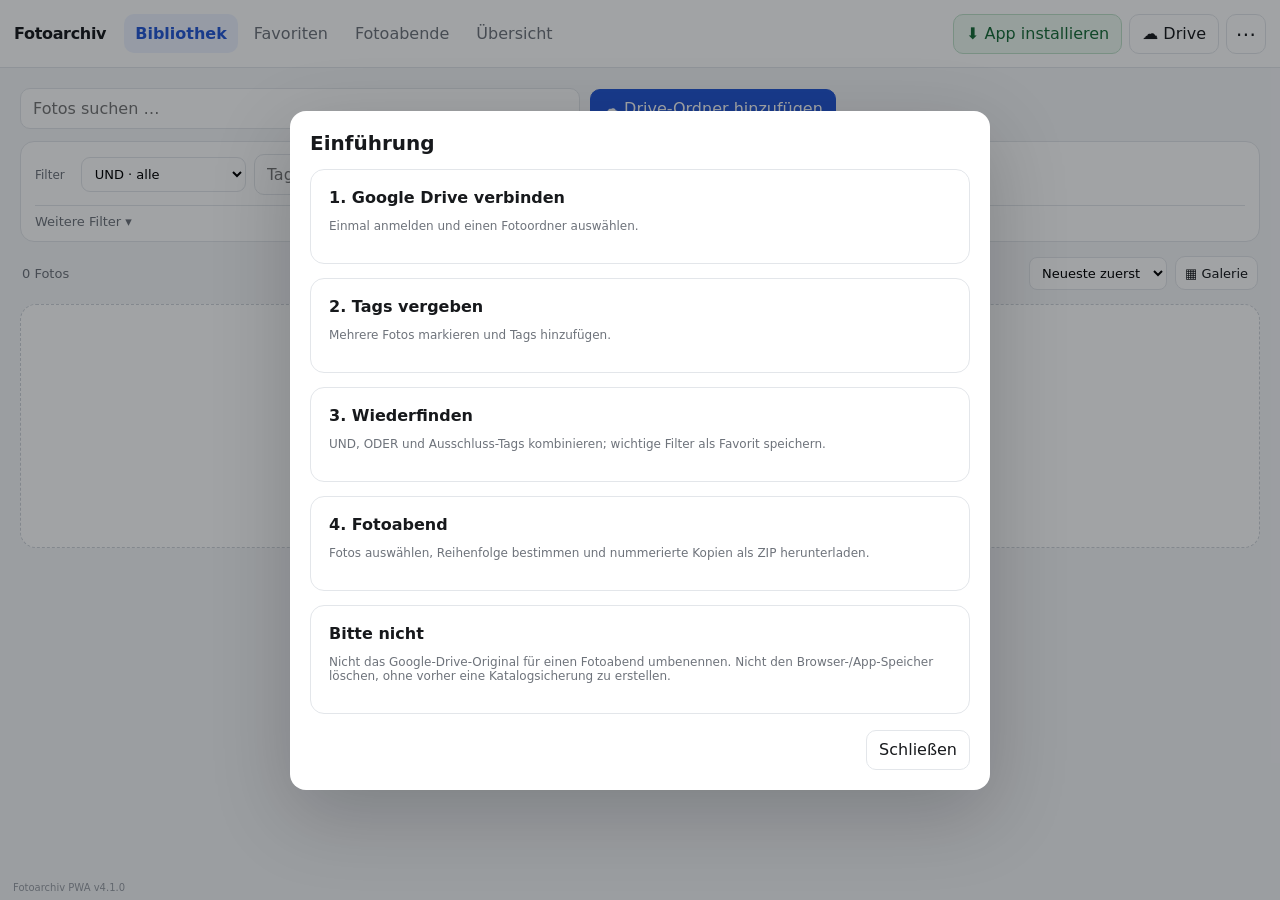
==== index.html @ 209bca55 "Add files via upload" ====
<!doctype html>
<html lang="de">
<head>
  <meta charset="utf-8">
  <meta http-equiv="Content-Security-Policy" content="default-src 'self'; script-src 'self'; style-src 'self' 'unsafe-inline'; img-src 'self' blob: data: https://*.googleusercontent.com https://lh3.googleusercontent.com; connect-src 'self' https://www.googleapis.com https://*.googleusercontent.com https://lh3.googleusercontent.com https://*.workers.dev; object-src 'none'; base-uri 'self'; form-action 'self'; frame-ancestors 'none'; upgrade-insecure-requests">
  <meta name="viewport" content="width=device-width,initial-scale=1,viewport-fit=cover">
  <meta name="theme-color" content="#2457d6">
  <meta name="description" content="Fotoarchiv – Fotos in Google Drive mit Tags ordnen, filtern und für Fotoabende zusammenstellen.">
  <link rel="manifest" href="manifest.webmanifest">
  <link rel="icon" href="icons/icon-192.png">
  <link rel="apple-touch-icon" href="icons/icon-192.png">
  <link rel="stylesheet" href="styles.css">
  <title>Fotoarchiv PWA 4.1.0</title>
</head>
<body>
<div class="app">
  <header>
    <div class="brand">Fotoarchiv</div>
    <nav>
      <button data-view="library" class="active">Bibliothek</button>
      <button data-view="favorites">Favoriten</button>
      <button data-view="projects">Fotoabende</button>
      <button data-view="dashboard">Übersicht</button>
    </nav>
    <div class="head-actions">
      <button class="btn install" id="installBtn" hidden>⬇ App installieren</button>
      <button class="btn" id="driveBtn">☁ Drive</button>
      <button class="btn icon" id="moreBtn" aria-label="Weitere Optionen">⋯</button>
    </div>
  </header>
  <div class="progressline" id="progress"><div></div></div>
  <main>
    <div class="notice" id="httpsNotice" hidden>Für Installation und Google-Anmeldung muss das Fotoarchiv über HTTPS geöffnet werden.</div>

    <section class="view active" id="view-library">
      <div class="toolbar">
        <div class="search"><input id="searchInput" placeholder="Fotos suchen …" autocomplete="off"></div>
        <button class="btn primary" id="addDriveFolderBtn">☁ Drive-Ordner hinzufügen</button>
      </div>
      <div class="quickbar" id="quickbar"></div>
      <div class="filterbar">
        <div class="filterrow">
          <span class="label">Filter</span>
          <div id="activeTagChips"></div>
          <select class="filter-mode-select" id="tagModeSelect" title="Verknüpfung positiver Tags">
            <option value="and">UND · alle</option>
            <option value="or">ODER · einer reicht</option>
          </select>
          <input class="tag-input" id="filterTagInput" list="tagSuggestions" placeholder="Tag einschließen …">
          <input class="tag-input" id="excludeTagInput" list="tagSuggestions" placeholder="Tag ausschließen …">
          <button class="btn small" id="saveFilterBtn">☆ Speichern</button>
        </div>
        <details class="advanced">
          <summary>Weitere Filter ▾</summary>
          <div class="advanced-grid">
            <label><span class="mini-label">Von Jahr</span><input class="field" id="yearFrom" inputmode="numeric"></label>
            <label><span class="mini-label">Bis Jahr</span><input class="field" id="yearTo" inputmode="numeric"></label>
            <label><span class="mini-label">Tags</span><select class="field" id="tagState"><option value="all">Alle Fotos</option><option value="untagged">Nur ohne Tags</option><option value="tagged">Nur mit Tags</option></select></label>
            <label><span class="mini-label">Fotoabend</span><select class="field" id="projectFilter"><option value="">Alle Fotos</option></select></label>
            <div><span class="mini-label">Schnellfilter</span><button class="btn small" id="manageQuickFilters">Verwalten</button></div>
          </div>
        </details>
      </div>
      <div class="subbar"><span id="resultCount">0 Fotos</span><span class="spacer"></span><select id="sortSelect"><option value="dateDesc">Neueste zuerst</option><option value="dateAsc">Älteste zuerst</option><option value="nameAsc">Dateiname A–Z</option><option value="nameDesc">Dateiname Z–A</option><option value="tagsDesc">Meiste Tags</option></select><button class="btn small" id="viewToggle">▦ Galerie</button></div>
      <div id="libraryContent"></div>
    </section>

    <section class="view" id="view-favorites"><div class="page-title"><div><h1>Favoriten</h1><p>Gespeicherte Filter aktualisieren sich automatisch.</p></div></div><div id="favoritesContent"></div></section>
    <section class="view" id="view-projects"><div id="projectsContent"></div></section>
    <section class="view" id="view-dashboard"><div class="page-title"><div><h1>Übersicht</h1><p>Ein kompakter Blick auf die Fotosammlung.</p></div></div><div id="dashboardContent"></div></section>
  </main>
</div>

<datalist id="tagSuggestions"></datalist>
<div class="selection" id="selectionBar">
  <span class="count" id="selectionCount">0 ausgewählt</span>
  <input id="bulkTagInput" list="tagSuggestions" placeholder="Tag hinzufügen …">
  <button id="bulkTagAdd">Tag hinzufügen</button>
  <button id="bulkTagRemove">Tag entfernen</button>
  <button class="primary" id="createProjectBtn">Fotoabend</button>
  <button id="clearSelection">×</button>
</div>
<div class="modal-back" id="modalBack"><div class="modal" id="modal"></div></div>
<div class="toast" id="toast"></div>
<div class="version-footer">Fotoarchiv PWA v4.1.0</div>
<input type="file" id="restoreInput" accept="application/json,.json" hidden>
<script src="config.js"></script>
<script src="app.js"></script>
</body>
</html>
---- styles.css ----
:root{--bg:#f6f7f9;--panel:#fff;--text:#17191c;--muted:#6e737b;--line:#e3e6ea;--accent:#2457d6;--soft:#edf3ff;--danger:#b42318;--shadow:0 8px 28px rgba(20,25,35,.08);--radius:14px}
*{box-sizing:border-box}html{background:var(--bg)}body{margin:0;font-family:Inter,ui-sans-serif,system-ui,-apple-system,"Segoe UI",Roboto,Arial,sans-serif;background:var(--bg);color:var(--text);min-height:100vh;-webkit-tap-highlight-color:transparent}button,input,select{font:inherit}button{cursor:pointer}.app{min-height:100vh}
header{height:68px;background:rgba(255,255,255,.96);border-bottom:1px solid var(--line);display:flex;align-items:center;gap:18px;padding:0 max(14px,env(safe-area-inset-left));position:sticky;top:0;z-index:30;backdrop-filter:blur(10px)}.brand{font-weight:800;letter-spacing:-.02em;white-space:nowrap}nav{display:flex;gap:5px;flex:1;overflow-x:auto}nav button{border:0;background:transparent;padding:10px 11px;border-radius:10px;color:var(--muted);white-space:nowrap}nav button.active{background:var(--soft);color:var(--accent);font-weight:700}.head-actions{display:flex;gap:7px;align-items:center;white-space:nowrap}
.btn{border:1px solid var(--line);background:#fff;color:var(--text);padding:9px 12px;border-radius:10px;display:inline-flex;align-items:center;justify-content:center;gap:7px;min-height:40px}.btn:hover{background:#f8f9fb}.btn.primary{background:var(--accent);border-color:var(--accent);color:#fff}.btn.danger{color:var(--danger)}.btn.small{min-height:34px;padding:6px 9px;font-size:13px}.btn.icon{width:40px;padding:0;font-size:20px}.btn.install{background:#eef8f1;border-color:#bfe0c9;color:#176b37}
main{max-width:1500px;margin:0 auto;padding:20px}.view{display:none}.view.active{display:block}.notice{background:#fff4e5;border:1px solid #efd49d;border-radius:12px;padding:12px 14px;margin-bottom:14px;color:#6b4a0c}.toolbar{display:flex;gap:10px;align-items:center;flex-wrap:wrap;margin-bottom:12px}.search{min-width:240px;flex:1;max-width:560px}.search input,.field,.tag-input{width:100%;border:1px solid var(--line);background:#fff;padding:10px 12px;border-radius:10px;outline:none}.tag-input{width:auto;min-width:155px}.filterbar{background:#fff;border:1px solid var(--line);border-radius:var(--radius);padding:12px 14px;margin-bottom:14px}.filterrow{display:flex;gap:8px;align-items:center;flex-wrap:wrap}.filterrow .label,.mini-label{font-size:12px;color:var(--muted)}.chip{display:inline-flex;align-items:center;gap:5px;border-radius:999px;padding:6px 9px;background:#f0f2f5;font-size:13px;margin:2px}.chip.active{background:var(--soft);color:var(--accent)}.chip.exclude{background:#fff0ee;color:#a63a31}.chip button{border:0;background:transparent;color:inherit;padding:0}.filter-mode-select{border:1px solid var(--line);background:#fff;border-radius:9px;padding:8px 9px;font-size:13px}.quickbar{display:none;align-items:center;gap:7px;flex-wrap:wrap;margin:0 0 10px;padding:0 2px}.quickbar.show{display:flex}.quick-btn{border:1px solid var(--line);background:#fff;border-radius:999px;padding:8px 11px}.quick-label{font-size:12px;color:var(--muted)}details.advanced{margin-top:10px;border-top:1px solid var(--line);padding-top:8px}details.advanced summary{list-style:none;cursor:pointer;color:var(--muted);font-size:13px;width:max-content}.advanced-grid{display:grid;grid-template-columns:repeat(5,minmax(140px,1fr));gap:10px;margin-top:12px}.mini-label{display:block;margin-bottom:5px}
.subbar{display:flex;align-items:center;gap:8px;margin:8px 2px 14px;color:var(--muted);font-size:13px}.spacer{flex:1}.subbar select{border:1px solid var(--line);background:#fff;border-radius:8px;padding:7px 8px}.gallery{display:grid;grid-template-columns:repeat(auto-fill,minmax(170px,1fr));gap:12px}.photo-card{background:#fff;border:1px solid var(--line);border-radius:12px;overflow:hidden;position:relative;min-width:0}.photo-card.selected{outline:3px solid var(--accent);outline-offset:1px}.thumb{aspect-ratio:4/3;background:#eceff3;display:flex;align-items:center;justify-content:center;overflow:hidden;position:relative}.thumb img{width:100%;height:100%;object-fit:cover;display:block}.fallback{font-size:30px;color:#9aa1aa}.check{position:absolute;left:9px;top:9px;width:28px;height:28px;border-radius:8px;border:1px solid rgba(0,0,0,.18);background:rgba(255,255,255,.94);display:flex;align-items:center;justify-content:center;z-index:2}.photo-card.selected .check{background:var(--accent);color:#fff;border-color:var(--accent)}.card-body{padding:10px}.filename{font-size:13px;font-weight:700;white-space:nowrap;overflow:hidden;text-overflow:ellipsis}.meta{font-size:12px;color:var(--muted);margin-top:3px}.tags{display:flex;gap:4px;flex-wrap:wrap;margin-top:8px;min-height:22px}.tag-mini{font-size:11px;background:#f1f3f5;padding:3px 6px;border-radius:999px}.tag-more{font-size:11px;color:var(--muted);padding:3px 2px}.gallery.list{display:flex;flex-direction:column;gap:6px}.gallery.list .photo-card{display:grid;grid-template-columns:100px 1fr}.gallery.list .thumb{height:76px}.gallery.list .card-body{display:grid;grid-template-columns:1.4fr 1fr;align-items:center;gap:14px}.gallery.list .tags{margin-top:0}
.empty{background:#fff;border:1px dashed #cfd4da;border-radius:16px;padding:52px 24px;text-align:center;color:var(--muted)}.empty h2{color:var(--text);font-size:20px;margin:0 0 8px}.empty p{max-width:650px;margin:0 auto 18px;line-height:1.5}.selection{position:fixed;left:50%;bottom:max(18px,env(safe-area-inset-bottom));transform:translateX(-50%);z-index:50;background:#17191c;color:#fff;border-radius:14px;box-shadow:var(--shadow);padding:10px 12px;display:none;align-items:center;gap:9px;min-width:min(760px,calc(100vw - 24px))}.selection.show{display:flex}.selection input{flex:1;min-width:120px;border:0;border-radius:8px;padding:10px}.selection button{border:1px solid #3c4148;background:#2a2e33;color:#fff;border-radius:8px;padding:9px 10px}.selection button.primary{background:#fff;color:#17191c;border-color:#fff}
.page-title{display:flex;align-items:flex-end;gap:12px;margin-bottom:18px}.page-title h1{font-size:26px;margin:0}.page-title p{margin:0 0 2px;color:var(--muted);font-size:13px}.metric-grid{display:grid;grid-template-columns:repeat(4,1fr);gap:12px;margin-bottom:18px}.metric,.panel,.simple-card{background:#fff;border:1px solid var(--line);border-radius:14px;padding:18px}.metric .value{font-size:30px;font-weight:800}.metric .name{color:var(--muted);font-size:13px}.panel{margin-bottom:14px}.panel h2{font-size:16px;margin:0 0 14px}.tag-stat{display:grid;grid-template-columns:minmax(130px,1fr) 3fr 90px;gap:12px;align-items:center;padding:7px 0}.bar{height:8px;background:#edf0f3;border-radius:999px;overflow:hidden}.bar>div{height:100%;background:var(--accent);border-radius:999px}.number{text-align:right;color:var(--muted);font-size:13px}.cards{display:grid;grid-template-columns:repeat(auto-fill,minmax(260px,1fr));gap:12px}.simple-card h3{margin:0 0 6px;font-size:15px}.simple-card p{margin:0;color:var(--muted);font-size:13px}.actions{display:flex;gap:7px;margin-top:14px;flex-wrap:wrap}.project-head{display:flex;gap:10px;align-items:center;flex-wrap:wrap;margin-bottom:14px}.filmstrip{display:grid;grid-template-columns:repeat(auto-fill,minmax(160px,1fr));gap:10px}.film-item{background:#fff;border:1px solid var(--line);border-radius:11px;overflow:hidden;position:relative}.film-item .order{position:absolute;left:7px;top:7px;background:rgba(20,20,20,.78);color:#fff;padding:4px 7px;border-radius:7px;font-size:12px;font-weight:700;z-index:2}.film-item .name{padding:8px;font-size:11px;white-space:nowrap;overflow:hidden;text-overflow:ellipsis}.film-actions{display:flex;gap:4px;padding:0 7px 8px}.film-actions button{flex:1;border:1px solid var(--line);background:#fff;border-radius:7px;padding:6px}.modal-back{position:fixed;inset:0;background:rgba(10,15,20,.38);display:none;align-items:center;justify-content:center;z-index:80;padding:16px}.modal-back.show{display:flex}.modal{background:#fff;width:min(700px,100%);max-height:88vh;overflow:auto;border-radius:16px;box-shadow:0 24px 80px rgba(0,0,0,.2);padding:20px}.modal h2{margin:0 0 14px;font-size:20px}.modal-footer{display:flex;justify-content:flex-end;gap:8px;flex-wrap:wrap;margin-top:16px}.library-row{display:grid;grid-template-columns:1fr auto;gap:12px;padding:12px 0;border-bottom:1px solid var(--line)}.library-row:last-child{border-bottom:0}.library-row .name{font-weight:700}.smalltxt,.muted{font-size:12px;color:var(--muted)}.row-actions{display:flex;gap:6px;align-items:center;flex-wrap:wrap}.toast{position:fixed;right:20px;bottom:20px;z-index:100;background:#17191c;color:#fff;padding:11px 14px;border-radius:10px;box-shadow:var(--shadow);font-size:13px;display:none;max-width:420px}.toast.show{display:block}.progressline{position:fixed;left:0;right:0;top:68px;height:3px;z-index:60;display:none;background:#e8ebf0}.progressline.show{display:block}.progressline>div{height:100%;background:var(--accent);width:20%;animation:progress 1.1s ease-in-out infinite alternate}@keyframes progress{from{transform:translateX(0)}to{transform:translateX(400%)}}.version-footer{position:fixed;left:8px;bottom:5px;z-index:25;font-size:10px;color:#989da5;background:rgba(246,247,249,.88);padding:2px 5px;border-radius:5px;pointer-events:none}
@media(max-width:900px){header{gap:8px;height:auto;min-height:64px;padding-top:6px;padding-bottom:6px;flex-wrap:wrap}.brand{display:none}nav{order:2;width:100%;flex-basis:100%;justify-content:space-between}nav button{font-size:12px;padding:8px 6px}.head-actions{margin-left:auto}.install{font-size:12px}main{padding:12px}.advanced-grid{grid-template-columns:1fr 1fr}.metric-grid{grid-template-columns:1fr 1fr}.gallery{grid-template-columns:repeat(auto-fill,minmax(145px,1fr))}.selection{flex-wrap:wrap}.selection input{order:3;flex-basis:100%}.toolbar .btn{flex:0 0 auto}.tag-input{min-width:135px;flex:1}.filter-mode-select{max-width:150px}.project-head .spacer{display:none}.project-head>div{flex:1}.filmstrip{grid-template-columns:repeat(auto-fill,minmax(145px,1fr))}}
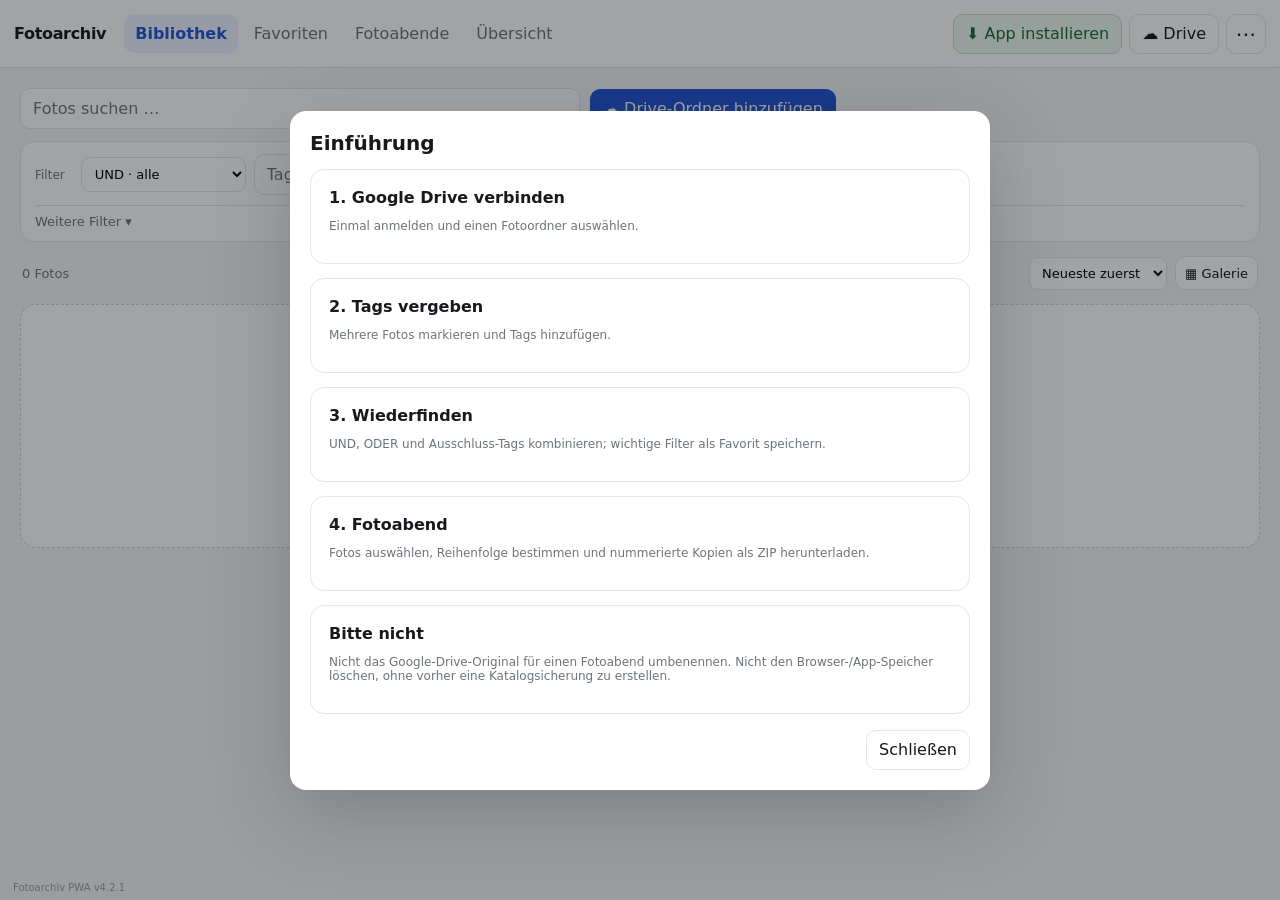
==== commit 61a00a0f: "Add files via upload" ====
--- a/index.html
+++ b/index.html
@@ -2,7 +2,7 @@
 <html lang="de">
 <head>
   <meta charset="utf-8">
-  <meta http-equiv="Content-Security-Policy" content="default-src 'self'; script-src 'self'; style-src 'self' 'unsafe-inline'; img-src 'self' blob: data: https://*.googleusercontent.com https://lh3.googleusercontent.com; connect-src 'self' https://www.googleapis.com https://*.googleusercontent.com https://lh3.googleusercontent.com https://*.workers.dev; object-src 'none'; base-uri 'self'; form-action 'self'; frame-ancestors 'none'; upgrade-insecure-requests">
+  <meta http-equiv="Content-Security-Policy" content="default-src 'self'; script-src 'self' https://accounts.google.com; style-src 'self' 'unsafe-inline'; img-src 'self' blob: data: https://*.googleusercontent.com https://lh3.googleusercontent.com; connect-src 'self' https://accounts.google.com https://www.googleapis.com https://*.googleusercontent.com https://lh3.googleusercontent.com; frame-src https://accounts.google.com https://*.google.com; object-src 'none'; base-uri 'self'; form-action 'self'; frame-ancestors 'none'; upgrade-insecure-requests">
   <meta name="viewport" content="width=device-width,initial-scale=1,viewport-fit=cover">
   <meta name="theme-color" content="#2457d6">
   <meta name="description" content="Fotoarchiv – Fotos in Google Drive mit Tags ordnen, filtern und für Fotoabende zusammenstellen.">
@@ -10,7 +10,7 @@
   <link rel="icon" href="icons/icon-192.png">
   <link rel="apple-touch-icon" href="icons/icon-192.png">
   <link rel="stylesheet" href="styles.css">
-  <title>Fotoarchiv PWA 4.1.0</title>
+  <title>Fotoarchiv PWA 4.2.1</title>
 </head>
 <body>
 <div class="app">
@@ -23,7 +23,7 @@
       <button data-view="dashboard">Übersicht</button>
     </nav>
     <div class="head-actions">
-      <button class="btn install" id="installBtn" hidden>⬇ App installieren</button>
+      <button class="btn install" id="installBtn">⬇ App installieren</button>
       <button class="btn" id="driveBtn">☁ Drive</button>
       <button class="btn icon" id="moreBtn" aria-label="Weitere Optionen">⋯</button>
     </div>
@@ -82,8 +82,9 @@
 </div>
 <div class="modal-back" id="modalBack"><div class="modal" id="modal"></div></div>
 <div class="toast" id="toast"></div>
-<div class="version-footer">Fotoarchiv PWA v4.1.0</div>
+<div class="version-footer">Fotoarchiv PWA v4.2.1</div>
 <input type="file" id="restoreInput" accept="application/json,.json" hidden>
+<script src="https://accounts.google.com/gsi/client" async defer></script>
 <script src="config.js"></script>
 <script src="app.js"></script>
 </body>
--- a/styles.css
+++ b/styles.css
@@ -1,3 +1,4 @@
+[hidden]{display:none!important}
 :root{--bg:#f6f7f9;--panel:#fff;--text:#17191c;--muted:#6e737b;--line:#e3e6ea;--accent:#2457d6;--soft:#edf3ff;--danger:#b42318;--shadow:0 8px 28px rgba(20,25,35,.08);--radius:14px}
 *{box-sizing:border-box}html{background:var(--bg)}body{margin:0;font-family:Inter,ui-sans-serif,system-ui,-apple-system,"Segoe UI",Roboto,Arial,sans-serif;background:var(--bg);color:var(--text);min-height:100vh;-webkit-tap-highlight-color:transparent}button,input,select{font:inherit}button{cursor:pointer}.app{min-height:100vh}
 header{height:68px;background:rgba(255,255,255,.96);border-bottom:1px solid var(--line);display:flex;align-items:center;gap:18px;padding:0 max(14px,env(safe-area-inset-left));position:sticky;top:0;z-index:30;backdrop-filter:blur(10px)}.brand{font-weight:800;letter-spacing:-.02em;white-space:nowrap}nav{display:flex;gap:5px;flex:1;overflow-x:auto}nav button{border:0;background:transparent;padding:10px 11px;border-radius:10px;color:var(--muted);white-space:nowrap}nav button.active{background:var(--soft);color:var(--accent);font-weight:700}.head-actions{display:flex;gap:7px;align-items:center;white-space:nowrap}
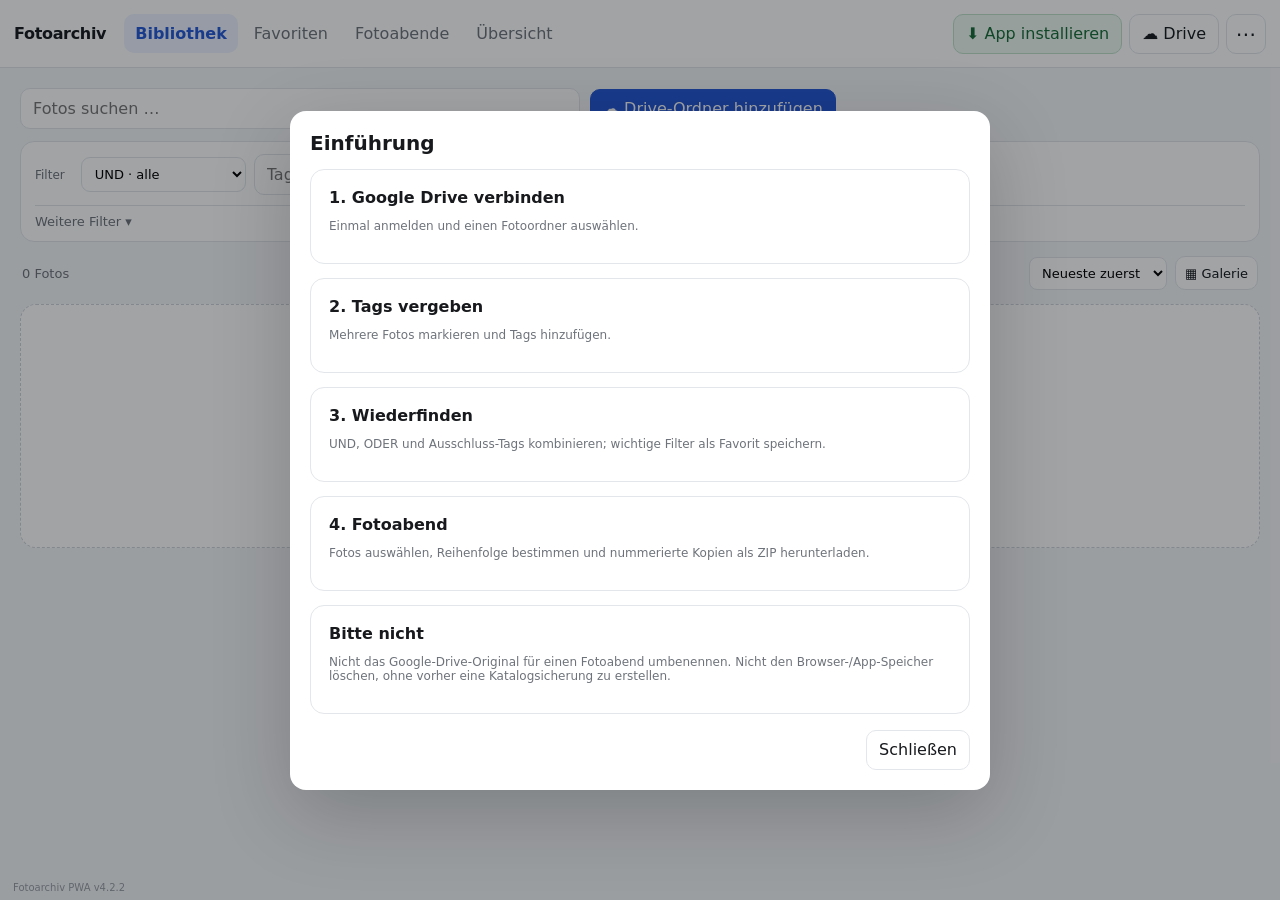
==== commit 5fe00915: "Add files via upload" ====
--- a/index.html
+++ b/index.html
@@ -10,7 +10,7 @@
   <link rel="icon" href="icons/icon-192.png">
   <link rel="apple-touch-icon" href="icons/icon-192.png">
   <link rel="stylesheet" href="styles.css">
-  <title>Fotoarchiv PWA 4.2.1</title>
+  <title>Fotoarchiv PWA 4.2.2</title>
 </head>
 <body>
 <div class="app">
@@ -82,7 +82,7 @@
 </div>
 <div class="modal-back" id="modalBack"><div class="modal" id="modal"></div></div>
 <div class="toast" id="toast"></div>
-<div class="version-footer">Fotoarchiv PWA v4.2.1</div>
+<div class="version-footer">Fotoarchiv PWA v4.2.2</div>
 <input type="file" id="restoreInput" accept="application/json,.json" hidden>
 <script src="https://accounts.google.com/gsi/client" async defer></script>
 <script src="config.js"></script>
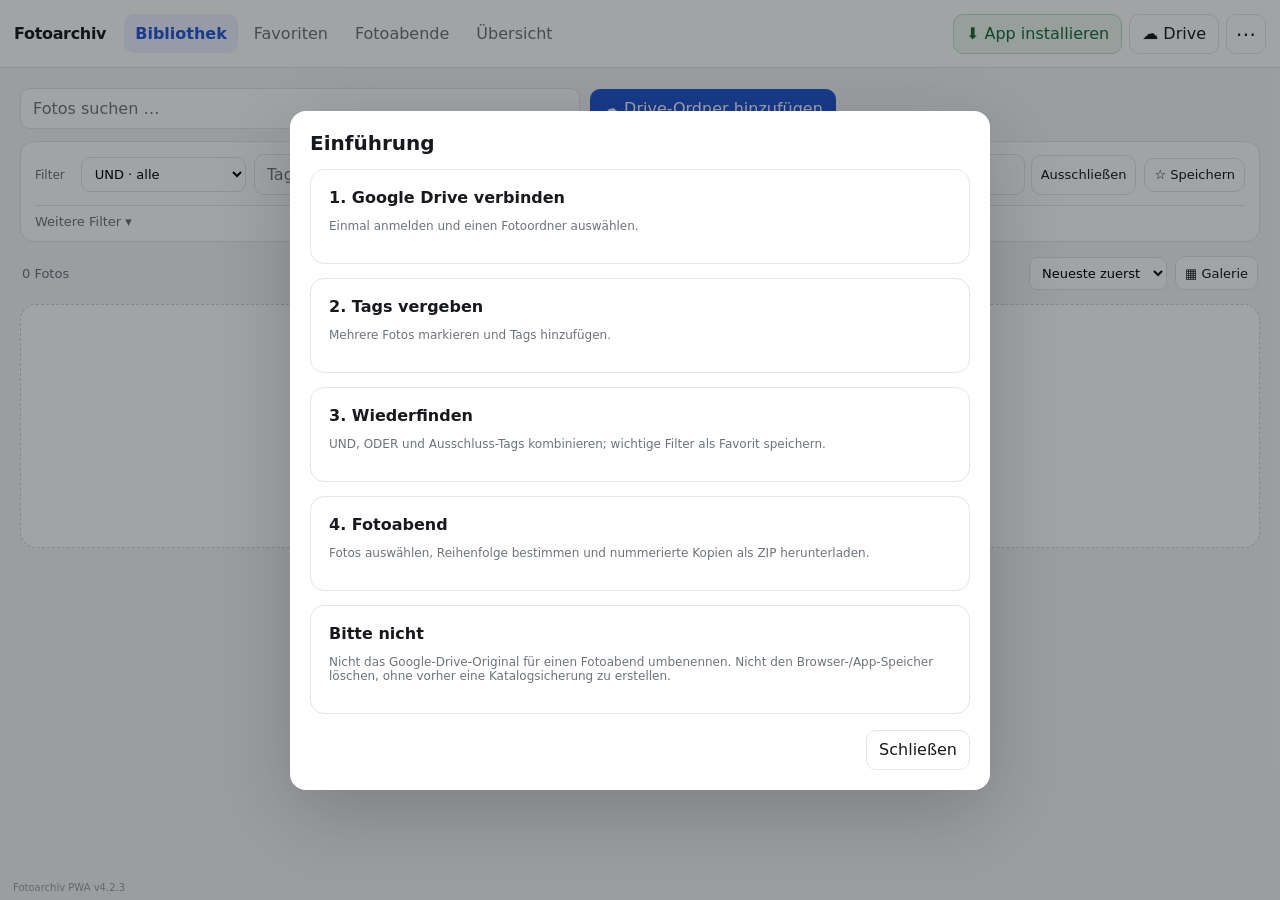
==== commit 60f23ab7: "Add files via upload" ====
--- a/index.html
+++ b/index.html
@@ -10,7 +10,7 @@
   <link rel="icon" href="icons/icon-192.png">
   <link rel="apple-touch-icon" href="icons/icon-192.png">
   <link rel="stylesheet" href="styles.css">
-  <title>Fotoarchiv PWA 4.2.2</title>
+  <title>Fotoarchiv PWA 4.2.3</title>
 </head>
 <body>
 <div class="app">
@@ -46,8 +46,14 @@
             <option value="and">UND · alle</option>
             <option value="or">ODER · einer reicht</option>
           </select>
-          <input class="tag-input" id="filterTagInput" list="tagSuggestions" placeholder="Tag einschließen …">
-          <input class="tag-input" id="excludeTagInput" list="tagSuggestions" placeholder="Tag ausschließen …">
+          <div class="tag-filter-entry">
+            <input class="tag-input" id="filterTagInput" list="tagSuggestions" placeholder="Tag einschließen …" aria-label="Tag einschließen" autocomplete="off" enterkeyhint="done">
+            <button class="btn small" id="filterTagAdd" type="button" aria-label="Eingegebenen Tag einschließen">+ Hinzufügen</button>
+          </div>
+          <div class="tag-filter-entry">
+            <input class="tag-input" id="excludeTagInput" list="tagSuggestions" placeholder="Tag ausschließen …" aria-label="Tag ausschließen" autocomplete="off" enterkeyhint="done">
+            <button class="btn small" id="excludeTagAdd" type="button" aria-label="Eingegebenen Tag ausschließen">Ausschließen</button>
+          </div>
           <button class="btn small" id="saveFilterBtn">☆ Speichern</button>
         </div>
         <details class="advanced">
@@ -82,7 +88,7 @@
 </div>
 <div class="modal-back" id="modalBack"><div class="modal" id="modal"></div></div>
 <div class="toast" id="toast"></div>
-<div class="version-footer">Fotoarchiv PWA v4.2.2</div>
+<div class="version-footer">Fotoarchiv PWA v4.2.3</div>
 <input type="file" id="restoreInput" accept="application/json,.json" hidden>
 <script src="https://accounts.google.com/gsi/client" async defer></script>
 <script src="config.js"></script>
--- a/styles.css
+++ b/styles.css
@@ -8,3 +8,18 @@
 .empty{background:#fff;border:1px dashed #cfd4da;border-radius:16px;padding:52px 24px;text-align:center;color:var(--muted)}.empty h2{color:var(--text);font-size:20px;margin:0 0 8px}.empty p{max-width:650px;margin:0 auto 18px;line-height:1.5}.selection{position:fixed;left:50%;bottom:max(18px,env(safe-area-inset-bottom));transform:translateX(-50%);z-index:50;background:#17191c;color:#fff;border-radius:14px;box-shadow:var(--shadow);padding:10px 12px;display:none;align-items:center;gap:9px;min-width:min(760px,calc(100vw - 24px))}.selection.show{display:flex}.selection input{flex:1;min-width:120px;border:0;border-radius:8px;padding:10px}.selection button{border:1px solid #3c4148;background:#2a2e33;color:#fff;border-radius:8px;padding:9px 10px}.selection button.primary{background:#fff;color:#17191c;border-color:#fff}
 .page-title{display:flex;align-items:flex-end;gap:12px;margin-bottom:18px}.page-title h1{font-size:26px;margin:0}.page-title p{margin:0 0 2px;color:var(--muted);font-size:13px}.metric-grid{display:grid;grid-template-columns:repeat(4,1fr);gap:12px;margin-bottom:18px}.metric,.panel,.simple-card{background:#fff;border:1px solid var(--line);border-radius:14px;padding:18px}.metric .value{font-size:30px;font-weight:800}.metric .name{color:var(--muted);font-size:13px}.panel{margin-bottom:14px}.panel h2{font-size:16px;margin:0 0 14px}.tag-stat{display:grid;grid-template-columns:minmax(130px,1fr) 3fr 90px;gap:12px;align-items:center;padding:7px 0}.bar{height:8px;background:#edf0f3;border-radius:999px;overflow:hidden}.bar>div{height:100%;background:var(--accent);border-radius:999px}.number{text-align:right;color:var(--muted);font-size:13px}.cards{display:grid;grid-template-columns:repeat(auto-fill,minmax(260px,1fr));gap:12px}.simple-card h3{margin:0 0 6px;font-size:15px}.simple-card p{margin:0;color:var(--muted);font-size:13px}.actions{display:flex;gap:7px;margin-top:14px;flex-wrap:wrap}.project-head{display:flex;gap:10px;align-items:center;flex-wrap:wrap;margin-bottom:14px}.filmstrip{display:grid;grid-template-columns:repeat(auto-fill,minmax(160px,1fr));gap:10px}.film-item{background:#fff;border:1px solid var(--line);border-radius:11px;overflow:hidden;position:relative}.film-item .order{position:absolute;left:7px;top:7px;background:rgba(20,20,20,.78);color:#fff;padding:4px 7px;border-radius:7px;font-size:12px;font-weight:700;z-index:2}.film-item .name{padding:8px;font-size:11px;white-space:nowrap;overflow:hidden;text-overflow:ellipsis}.film-actions{display:flex;gap:4px;padding:0 7px 8px}.film-actions button{flex:1;border:1px solid var(--line);background:#fff;border-radius:7px;padding:6px}.modal-back{position:fixed;inset:0;background:rgba(10,15,20,.38);display:none;align-items:center;justify-content:center;z-index:80;padding:16px}.modal-back.show{display:flex}.modal{background:#fff;width:min(700px,100%);max-height:88vh;overflow:auto;border-radius:16px;box-shadow:0 24px 80px rgba(0,0,0,.2);padding:20px}.modal h2{margin:0 0 14px;font-size:20px}.modal-footer{display:flex;justify-content:flex-end;gap:8px;flex-wrap:wrap;margin-top:16px}.library-row{display:grid;grid-template-columns:1fr auto;gap:12px;padding:12px 0;border-bottom:1px solid var(--line)}.library-row:last-child{border-bottom:0}.library-row .name{font-weight:700}.smalltxt,.muted{font-size:12px;color:var(--muted)}.row-actions{display:flex;gap:6px;align-items:center;flex-wrap:wrap}.toast{position:fixed;right:20px;bottom:20px;z-index:100;background:#17191c;color:#fff;padding:11px 14px;border-radius:10px;box-shadow:var(--shadow);font-size:13px;display:none;max-width:420px}.toast.show{display:block}.progressline{position:fixed;left:0;right:0;top:68px;height:3px;z-index:60;display:none;background:#e8ebf0}.progressline.show{display:block}.progressline>div{height:100%;background:var(--accent);width:20%;animation:progress 1.1s ease-in-out infinite alternate}@keyframes progress{from{transform:translateX(0)}to{transform:translateX(400%)}}.version-footer{position:fixed;left:8px;bottom:5px;z-index:25;font-size:10px;color:#989da5;background:rgba(246,247,249,.88);padding:2px 5px;border-radius:5px;pointer-events:none}
 @media(max-width:900px){header{gap:8px;height:auto;min-height:64px;padding-top:6px;padding-bottom:6px;flex-wrap:wrap}.brand{display:none}nav{order:2;width:100%;flex-basis:100%;justify-content:space-between}nav button{font-size:12px;padding:8px 6px}.head-actions{margin-left:auto}.install{font-size:12px}main{padding:12px}.advanced-grid{grid-template-columns:1fr 1fr}.metric-grid{grid-template-columns:1fr 1fr}.gallery{grid-template-columns:repeat(auto-fill,minmax(145px,1fr))}.selection{flex-wrap:wrap}.selection input{order:3;flex-basis:100%}.toolbar .btn{flex:0 0 auto}.tag-input{min-width:135px;flex:1}.filter-mode-select{max-width:150px}.project-head .spacer{display:none}.project-head>div{flex:1}.filmstrip{grid-template-columns:repeat(auto-fill,minmax(145px,1fr))}}
+
+
+/* V4.2.3: die Tag-Filter sind auch mit Bildschirmtastatur klar bedienbar */
+.tag-filter-entry{display:flex;align-items:center;gap:6px;flex:1 1 260px;min-width:0}
+.tag-filter-entry .tag-input{flex:1 1 auto;width:100%;min-width:0}
+.tag-filter-entry .btn{flex:0 0 auto;min-height:40px;white-space:nowrap}
+@media(max-width:600px){
+  .filterrow{align-items:stretch}
+  .filterrow .label{align-self:center}
+  .filter-mode-select{flex:1 1 auto;max-width:none;min-height:42px}
+  .tag-filter-entry{flex:1 1 100%;width:100%;min-width:0}
+  .tag-filter-entry .tag-input{font-size:16px;min-height:44px}
+  .tag-filter-entry .btn{min-height:44px}
+  #activeTagChips:not(:empty){flex:1 1 100%}
+}
